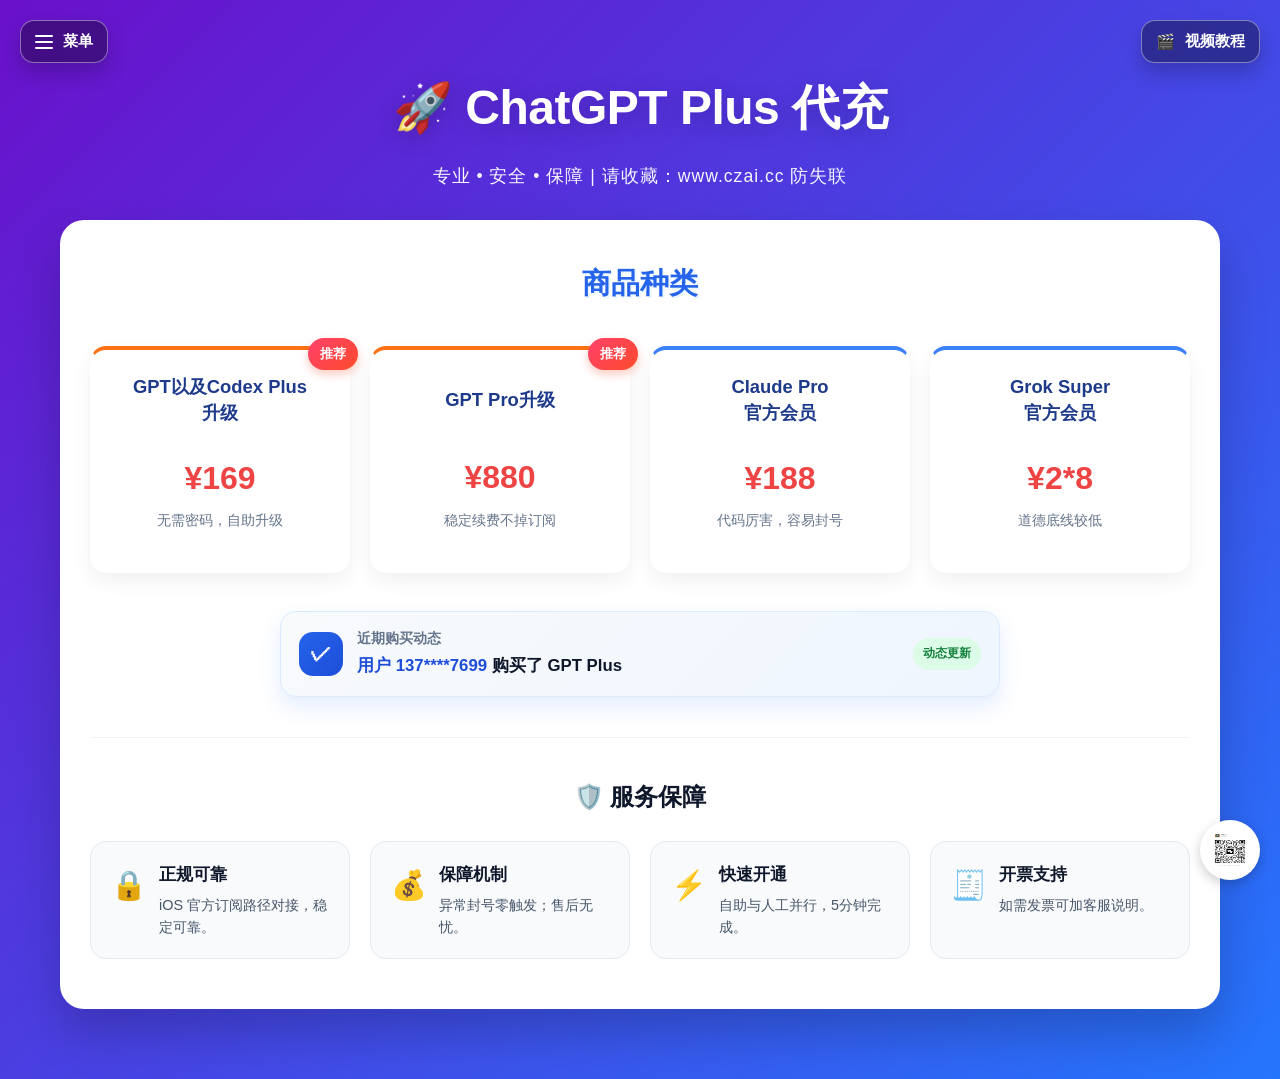
==== index.html @ 0b107014 "Update product links in index.html" ====
<!DOCTYPE html>
<html lang="zh-CN">
<head>
    <meta charset="UTF-8">
    <meta name="viewport" content="width=device-width, initial-scale=1.0">
    <title>OpenAI官网ChatGPT Plus代充值服务 | 24小时自助GPT代充 - 安全快速</title>
    <meta name="description" content="提供专业、安全、快速的OpenAI官网ChatGPT Plus会员代充值服务。支持人工客服微信/QQ，24小时自助系统可选。">
    <meta name="keywords" content="gpt充值, GPT代充, gptplus会员, chatgpt plus代充, openai代充, gpt4充值, gpt会员">

    <style>
        /* ================= 基础重置 ================= */
        * { margin: 0; padding: 0; box-sizing: border-box; }
        body {
            font-family: -apple-system, BlinkMacSystemFont, 'SF Pro Display', 'Segoe UI', Roboto, sans-serif;
            background: linear-gradient(135deg, #6a11cb 0%, #2575fc 100%);
            min-height: 100vh; line-height: 1.6; -webkit-font-smoothing: antialiased;
        }
        .container { max-width: 1200px; margin: 0 auto; padding: 20px; }
        a { text-decoration: none; }

        /* ================= 头部样式 ================= */
        .header { text-align: center; padding: 50px 0 30px; }
        .header h1 {
            color: #fff; font-size: 3rem; font-weight: 800; margin-bottom: 15px;
            text-shadow: 0 4px 24px rgba(0,0,0,0.2); letter-spacing: -0.5px;
        }
        .header .subtitle { color: rgba(255,255,255,0.95); font-size: 1.1rem; font-weight: 500; letter-spacing: 1px; }

        /* ================= 购买按钮区 ================= */
        .purchase-options-container {
            max-width: 860px; margin: 0 auto 40px;
            display: grid; grid-template-columns: 1fr; gap: 20px;
        }
        .purchase-btn {
            display: block; padding: 25px 20px; text-decoration: none; border-radius: 16px;
            text-align: center; transition: all .25s; position: relative; overflow: hidden;
            border: 2px solid transparent; box-shadow: 0 8px 24px rgba(0,0,0,0.2);
            color: #fff;
        }
        .purchase-btn:hover { transform: translateY(-4px); box-shadow: 0 16px 32px rgba(0,0,0,0.3); }
        .purchase-btn h3 { font-size: 1.35rem; font-weight: 800; margin-bottom: 8px; }
        .purchase-btn p { opacity: .95; font-size: 0.95rem; font-weight: 600; }

        .btn-style-orange { background: linear-gradient(135deg, #ff9a44, #fc6076); }

        /* ================= 主要内容区 ================= */
        .main-content {
            background: #ffffff;
            border-radius: 24px;
            box-shadow: 0 24px 48px rgba(0,0,0,0.2);
            margin-bottom: 50px;
            padding: 40px 30px;
        }

        .section-header {
            display: flex; flex-wrap: wrap; justify-content: center; align-items: center;
            gap: 15px; margin-bottom: 30px;
        }

        .section-title {
            text-align: center; font-size: 1.8rem; font-weight: 800;
            color: #2563eb; text-shadow: 2px 2px 0px #ebf8ff; margin: 0;
        }

        /* 网格布局：完美适配4个商品卡片 */
        .goods-grid {
            display: grid;
            grid-template-columns: repeat(4, 1fr);
            gap: 20px;
            padding: 10px 0;
        }

        /* 商品卡片：全域可点击跳转 */
        .goods-card {
            background: #fff; border-radius: 16px; padding: 24px 16px;
            display: flex; flex-direction: column; align-items: center;
            position: relative; transition: all 0.3s cubic-bezier(0.25, 0.8, 0.25, 1);
            box-shadow: 0 8px 20px rgba(0, 0, 0, 0.06);
            border: 2px solid transparent;
            text-decoration: none;
            color: inherit;
            cursor: pointer;
        }

        .goods-card:hover {
            transform: translateY(-8px);
            box-shadow: 0 20px 35px rgba(37, 117, 252, 0.15);
            border-color: #e0e7ff;
        }

        .border-orange { border-top: 4px solid #f97316; }
        .border-blue { border-top: 4px solid #3b82f6; }

        .recommend-tag {
            position: absolute; top: -12px; right: -10px;
            background: linear-gradient(135deg, #ff416c, #ff4b2b); color: #fff; font-size: 0.8rem; font-weight: 800;
            padding: 6px 12px; border-radius: 999px; box-shadow: 0 4px 10px rgba(255, 75, 43, 0.3);
        }

        .goods-title {
            font-size: 1.15rem; font-weight: 800; color: #1e3a8a; text-align: center;
            margin-bottom: 12px; line-height: 1.4; min-height: 3.2rem;
            display: flex; align-items: center; justify-content: center;
        }

        .goods-price-box {
            flex: 1; display: flex; flex-direction: column; align-items: center;
            justify-content: center; margin: 15px 0; width: 100%;
        }
        .goods-price { font-size: 2rem; font-weight: 900; color: #ef4444; margin-bottom: 5px; }
        .goods-desc { font-size: 0.9rem; color: #64748b; text-align: center; font-weight: 500; }

        /* ================= 近期购买动态 ================= */
        .purchase-feed-section {
            margin: 28px 0 4px;
        }

        .purchase-feed-card {
            max-width: 720px;
            margin: 0 auto;
            display: flex;
            align-items: center;
            gap: 14px;
            padding: 16px 18px;
            border-radius: 16px;
            background: linear-gradient(135deg, #f8fafc, #eff6ff);
            border: 1px solid #dbeafe;
            box-shadow: 0 10px 22px rgba(37, 99, 235, 0.12);
        }

        .purchase-feed-icon {
            width: 44px;
            height: 44px;
            border-radius: 14px;
            display: flex;
            align-items: center;
            justify-content: center;
            background: linear-gradient(135deg, #2563eb, #1d4ed8);
            color: #fff;
            font-size: 1.35rem;
            font-weight: 900;
            flex: 0 0 auto;
        }

        .purchase-feed-content {
            min-width: 0;
            flex: 1;
        }

        .purchase-feed-title {
            font-size: 0.86rem;
            color: #64748b;
            font-weight: 800;
            margin-bottom: 3px;
        }

        .purchase-feed-line {
            font-size: 1.05rem;
            color: #0f172a;
            font-weight: 800;
        }

        .purchase-feed-user {
            color: #1d4ed8;
        }

        .purchase-feed-badge {
            flex: 0 0 auto;
            padding: 6px 10px;
            border-radius: 999px;
            background: #dcfce7;
            color: #15803d;
            font-size: 0.78rem;
            font-weight: 900;
        }

        .purchase-feed-card.is-changing .purchase-feed-line {
            animation: purchaseFeedIn .45s ease;
        }

        @keyframes purchaseFeedIn {
            from {
                opacity: 0;
                transform: translateY(8px);
            }
            to {
                opacity: 1;
                transform: translateY(0);
            }
        }

        /* ================= 成交展示 ================= */
        .deal-section {
            margin-top: 38px;
            padding: 34px 0 8px;
            border-top: 1px solid #f1f5f9;
        }

        .deal-header {
            text-align: center;
            margin-bottom: 22px;
        }

        .deal-title {
            font-size: 1.5rem;
            color: #0f172a;
            font-weight: 900;
            margin-bottom: 6px;
        }

        .deal-subtitle {
            color: #64748b;
            font-size: 0.95rem;
            font-weight: 600;
        }

        .deal-grid {
            display: grid;
            grid-template-columns: repeat(3, 1fr);
            gap: 16px;
        }

        .deal-card {
            border: 0;
            padding: 0;
            background: #f8fafc;
            border-radius: 14px;
            overflow: hidden;
            cursor: pointer;
            box-shadow: 0 8px 18px rgba(15, 23, 42, 0.08);
            transition: transform .22s ease, box-shadow .22s ease;
        }

        .deal-card:hover {
            transform: translateY(-4px);
            box-shadow: 0 16px 28px rgba(37, 99, 235, 0.16);
        }

        .deal-card img {
            display: block;
            width: 100%;
            aspect-ratio: 4 / 5;
            object-fit: cover;
        }

        .deal-modal-overlay {
            position: fixed;
            inset: 0;
            background: rgba(0, 0, 0, 0.86);
            display: none;
            align-items: center;
            justify-content: center;
            z-index: 2400;
            padding: 18px;
        }

        .deal-modal-overlay.show {
            display: flex;
        }

        .deal-modal-content {
            position: relative;
            max-width: min(92vw, 720px);
            max-height: 90vh;
        }

        .deal-modal-content img {
            display: block;
            max-width: 100%;
            max-height: 86vh;
            border-radius: 14px;
            background: #fff;
        }

        .deal-modal-close {
            position: absolute;
            top: -44px;
            right: 0;
            width: 38px;
            height: 38px;
            border: 1px solid rgba(255,255,255,0.28);
            border-radius: 12px;
            background: rgba(255,255,255,0.12);
            color: #fff;
            font-size: 26px;
            font-weight: 900;
            cursor: pointer;
        }

        /* ================= 底部保障 ================= */
        .guarantee-section {
            padding: 40px 0 10px; border-top: 1px solid #f1f5f9; margin-top: 40px;
        }
        .guarantee-title { font-size: 1.5rem; color:#0f172a; margin-bottom: 25px; text-align:center; font-weight:800; }
        .guarantee-list { display:grid; grid-template-columns: repeat(auto-fit, minmax(220px, 1fr)); gap:20px; }
        .guarantee-item { display:flex; align-items:flex-start; padding: 20px; background:#f8fafc; border-radius:16px; border:1px solid #e2e8f0; transition: transform 0.2s; }
        .guarantee-item:hover { transform: translateY(-3px); }
        .guarantee-icon { font-size:1.8rem; margin-right:12px; }
        .guarantee-text h4 { color:#0f172a; font-weight:800; margin-bottom: 6px; font-size:1.05rem; }
        .guarantee-text p { color:#475569; font-size:0.9rem; line-height:1.5; }

        /* ================= 浮动按钮和弹窗 ================= */
        .fixed-contact-btn {
            position: fixed; bottom: 20px; right: 20px; width: 60px; height: 60px;
            background: #fff; border-radius: 50%; display: flex; justify-content: center; align-items: center;
            cursor: pointer; box-shadow: 0 4px 12px rgba(0, 0, 0, 0.2); z-index: 999;
            transition: transform 0.2s ease;
        }
        .fixed-contact-btn:hover { transform: translateY(-3px); }
        .fixed-contact-btn img { width: 40px; height: 40px; }

        .image-modal-overlay {
            position: fixed; top: 0; left: 0; width: 100%; height: 100%;
            background: rgba(0, 0, 0, 0.85); display: none; justify-content: center; align-items: center; z-index: 2000;
        }
        .image-modal-overlay.show { display: flex; }
        .image-modal-content { position: relative; max-width: 90%; max-height: 90%; width: 320px; }
        .image-modal-content img { display: block; max-width: 100%; max-height: 100%; border-radius: 12px; }
        .image-modal-close {
            position: absolute; top: -30px; right: -30px; color: #fff; font-size: 30px;
            font-weight: bold; cursor: pointer; opacity: 0.8;
        }

        /* ================= 左上角菜单 + 右上角视频教程 ================= */
        .top-left-nav-btn, .top-right-video-btn{
            position: fixed;
            top: 20px;
            z-index: 1500;
            display: inline-flex; align-items: center; gap: 10px;
            padding: 10px 14px; border-radius: 14px;
            border: 1px solid rgba(255,255,255,0.4);
            background: rgba(0,0,0,0.35);
            color: #fff; font-weight: 800; font-size: 0.95rem;
            cursor: pointer; -webkit-backdrop-filter: blur(10px); backdrop-filter: blur(10px);
            box-shadow: 0 10px 20px rgba(0,0,0,0.2);
            transition: transform .18s ease, background .18s ease, box-shadow .18s ease; user-select: none;
        }
        .top-left-nav-btn{ left: 20px; }
        .top-right-video-btn{ right: 20px; }

        .top-left-nav-btn:hover, .top-right-video-btn:hover{
            transform: translateY(-2px); background: rgba(0,0,0,0.5); box-shadow: 0 14px 28px rgba(0,0,0,0.3);
        }

        .nav-hamburger{
            width: 18px; height: 14px; display: inline-flex; flex-direction: column; justify-content: space-between;
        }
        .nav-hamburger span{
            display:block; height: 2px; width: 100%; background: #fff; border-radius: 2px;
            transition: transform .25s ease, opacity .25s ease;
        }
        .top-left-nav-btn.active .nav-hamburger span:nth-child(1){ transform: translateY(6px) rotate(45deg); }
        .top-left-nav-btn.active .nav-hamburger span:nth-child(2){ opacity: 0; }
        .top-left-nav-btn.active .nav-hamburger span:nth-child(3){ transform: translateY(-6px) rotate(-45deg); }

        /* 侧边抽屉 */
        .drawer-overlay{
            position: fixed; inset: 0; background: rgba(0,0,0,0.4);
            -webkit-backdrop-filter: blur(4px); backdrop-filter: blur(4px);
            z-index: 1450; opacity: 0; pointer-events: none; transition: opacity .2s ease;
        }
        .drawer-overlay.open{ opacity: 1; pointer-events: auto; }

        .side-drawer{
            position: fixed; top: 0; left: 0; width: min(300px, 84vw); height: 100vh;
            padding: 30px 16px 16px;
            background: rgba(15, 23, 42, 0.95); -webkit-backdrop-filter: blur(20px); backdrop-filter: blur(20px);
            border-right: 1px solid rgba(255,255,255,0.12); z-index: 1490;
            transform: translateX(-105%); transition: transform .25s cubic-bezier(0.4, 0, 0.2, 1);
            display: flex; flex-direction: column; gap: 14px;
        }
        .side-drawer.open{ transform: translateX(0); }

        .drawer-header{ display:flex; align-items:center; justify-content: space-between; padding: 8px 6px 12px; border-bottom: 1px solid rgba(255,255,255,0.10); }
        .drawer-title{ font-size: 1.1rem; font-weight: 900; letter-spacing: .5px; color: rgba(255,255,255,0.95); }
        .drawer-close{
            width: 36px; height: 36px; border-radius: 12px; border: 1px solid rgba(255,255,255,0.18);
            background: rgba(255,255,255,0.08); color: #fff; font-size: 22px; cursor: pointer;
            display:flex; align-items:center; justify-content:center; transition: transform .15s ease, background .15s ease;
        }
        .drawer-close:hover{ transform: rotate(90deg); background: rgba(255,255,255,0.14); }

        .drawer-item{
            display:flex; align-items:center; gap: 12px; padding: 12px 14px; border-radius: 14px;
            border: 1px solid rgba(255,255,255,0.12); background: rgba(255,255,255,0.06);
            color: rgba(255,255,255,0.95); font-weight: 800; text-decoration: none; transition: background .15s ease, transform .15s ease;
        }
        .drawer-item:hover{ background: rgba(255,255,255,0.15); transform: translateY(-1px); }
        .drawer-icon{ font-size: 1.2rem; width: 24px; text-align: center; }

        .drawer-footer{
            margin-top: auto; padding-top: 12px; border-top: 1px solid rgba(255,255,255,0.10);
            color: rgba(255,255,255,0.65); font-size: 0.85rem; line-height: 1.5;
        }

        /* 视频教程弹窗与文章弹窗部分 */
        .video-modal-overlay{
            position: fixed; inset: 0; background: rgba(0,0,0,0.85); display: none; align-items: center; justify-content: center; z-index: 2100; padding: 16px;
        }
        .video-modal-overlay.show{ display:flex; }
        .video-modal-content{
            width: min(860px, 96vw); background: rgba(255,255,255,0.10); border: 1px solid rgba(255,255,255,0.22);
            border-radius: 16px; -webkit-backdrop-filter: blur(14px); backdrop-filter: blur(14px);
            box-shadow: 0 20px 60px rgba(0,0,0,0.55); padding: 16px 16px 14px; position: relative;
        }
        .video-modal-title{ color:#fff; font-size: 1.05rem; font-weight: 900; margin: 2px 0 12px; text-align: center; letter-spacing: .3px; }
        .video-modal-close{
            position: absolute; top: 10px; right: 10px; width: 36px; height: 36px; border-radius: 12px;
            border: 1px solid rgba(255,255,255,0.18); background: rgba(0,0,0,0.25); color: #fff; font-size: 22px; cursor: pointer;
            display:flex; align-items:center; justify-content:center; transition: transform .15s ease, background .15s ease;
        }
        .video-modal-close:hover{ transform: rotate(90deg); background: rgba(0,0,0,0.35); }

        #tutorialVideo{ width: 100%; max-height: min(70vh, 520px); border-radius: 12px; background: #000; outline: none; }
        .video-doc-link{
            width: fit-content; min-width: 150px; margin: 12px auto 0; padding: 10px 18px;
            display: flex; align-items: center; justify-content: center; gap: 8px;
            color: #fff; font-size: 0.92rem; font-weight: 800; letter-spacing: .2px; text-decoration: none;
            background: linear-gradient(135deg, rgba(37,99,235,.96), rgba(14,165,233,.92));
            border: 1px solid rgba(255,255,255,.32); border-radius: 12px;
            box-shadow: 0 8px 22px rgba(14,165,233,.22), inset 0 1px 0 rgba(255,255,255,.22);
            transition: transform .18s ease, box-shadow .18s ease, filter .18s ease;
        }
        .video-doc-link:hover{
            transform: translateY(-2px); filter: brightness(1.08);
            box-shadow: 0 12px 28px rgba(14,165,233,.32), inset 0 1px 0 rgba(255,255,255,.28);
        }
        .video-doc-link:active{ transform: translateY(0); }
        .video-doc-link:focus-visible{ outline: 3px solid rgba(125,211,252,.75); outline-offset: 3px; }
        .video-doc-icon{ width: 17px; height: 17px; flex: 0 0 auto; }

        .article-modal-overlay{
            position: fixed; inset: 0; background: rgba(0,0,0,0.78); display: none; align-items: center; justify-content: center; z-index: 2300; padding: 18px; backdrop-filter: blur(5px);
        }
        .article-modal-overlay.show{ display: flex; }

        .article-modal-content{
            width: min(920px, 96vw); max-height: min(86vh, 860px); background: #ffffff; border-radius: 18px; box-shadow: 0 30px 80px rgba(0,0,0,0.35); position: relative; overflow: hidden; border: 1px solid rgba(0,0,0,0.08);
        }
        .article-modal-close{
            position: absolute; top: 12px; right: 12px; width: 40px; height: 40px; border-radius: 12px; border: 1px solid rgba(0,0,0,0.08); background: rgba(255,255,255,0.9); cursor: pointer; font-size: 22px; font-weight: 900; color: #0f4c81; transition: transform .15s ease, background .15s ease; z-index: 2;
        }
        .article-modal-close:hover{ transform: rotate(90deg); background: #eef6ff; }

        .article-modal-body{ padding: 46px 22px 26px; max-height: min(86vh, 860px); overflow-y: auto; }
        .article-modal-body h1{ margin: 0 0 8px; color: #0f4c81; font-size: 1.8rem; font-weight: 900; text-align: center; }
        .article-modal-body h2{ margin: 22px 0 10px; font-size: 1.2rem; font-weight: 900; color: #1565c0; padding-bottom: 8px; border-bottom: 1px solid #e5effa; }
        .article-modal-body h3{ margin: 16px 0 8px; font-size: 1.05rem; font-weight: 900; color: #1e40af; }
        .article-modal-body p{ margin: 10px 0; color:#334155; line-height: 1.75; }
        .article-modal-body ul{ margin: 10px 0 10px 18px; color:#334155; }
        .article-modal-body li{ margin: 6px 0; }

        .article-lead{ text-align: center; color: #475569; margin: 0 auto 10px; max-width: 680px; font-weight: 700; }
        .article-note{ margin-top: 18px; padding: 12px 14px; border-radius: 14px; background: #f1f8ff; border: 1px solid #dbeafe; color: #1e3a8a; font-weight: 700; }
        .article-box{ background: #f8fafc; border: 1px solid #e2e8f0; border-radius: 14px; padding: 12px 14px; }
        .article-box p{ margin: 8px 0; }

        .compare-grid{ display: grid; grid-template-columns: repeat(auto-fit, minmax(240px, 1fr)); gap: 14px; margin-top: 12px; }
        .compare-card{ background: #f8fafc; border: 1px solid #e2e8f0; border-radius: 16px; padding: 16px; }
        .compare-icon{ font-size: 2.2rem; }
        .compare-desc{ color:#475569; font-weight: 700; }

        .faq-item{ background: #f8fafc; border: 1px solid #e2e8f0; border-radius: 14px; margin: 10px 0; overflow: hidden; }
        .faq-q{ padding: 14px 14px; cursor: pointer; font-weight: 900; color: #0f4c81; display:flex; align-items:center; justify-content: space-between; gap: 10px; }
        .faq-icon{ transition: transform .2s ease; color:#1565c0; }
        .faq-a{ max-height: 0; overflow: hidden; padding: 0 14px; transition: max-height .25s ease, padding .25s ease; }
        .faq-item.active .faq-a{ max-height: 420px; padding: 0 14px 14px; }
        .faq-item.active .faq-icon{ transform: rotate(180deg); }

        /* 响应式布局优化 */
        @media (max-width: 992px) {
            .goods-grid { grid-template-columns: repeat(2, 1fr); }
        }
        @media (max-width: 768px) {
            .container { padding: 12px; }
            .header { padding: 36px 0 24px; }
            .header h1 { font-size: 2.2rem; }
            .main-content { padding: 25px 15px; }

            .purchase-options-container { grid-template-columns: 1fr; }
            .deal-grid { grid-template-columns: repeat(2, 1fr); gap: 12px; }
            .top-left-nav-btn, .top-right-video-btn{
                padding: 9px 12px; font-size: 0.9rem; border-radius: 12px; gap: 8px;
            }
            .top-right-video-btn .video-text{ display: none; }
        }
        @media (max-width: 500px) {
            .goods-grid { grid-template-columns: 1fr; }
            .deal-grid { grid-template-columns: 1fr; }

            .purchase-feed-card {
                align-items: flex-start;
                padding: 14px;
            }

            .purchase-feed-badge {
                display: none;
            }

            .purchase-feed-line {
                font-size: 0.98rem;
            }
        }

        body.drawer-open,
        body.deal-modal-open { overflow: hidden; }

        .article-cta{margin-top:20px;display:flex;justify-content:center}

        /* 核心 CTA 按钮样式 */
        .cta-primary{display:inline-flex;align-items:center;justify-content:center;padding:14px 24px;border-radius:14px;font-size:1.05rem;font-weight:800;background:linear-gradient(135deg, #2563eb, #1d4ed8);color:#fff;text-decoration:none;box-shadow:0 8px 22px rgba(37,99,235,.3);transition:transform 0.2s, box-shadow 0.2s;}
        .cta-primary:hover{transform:translateY(-2px);box-shadow:0 12px 28px rgba(37,99,235,.4);}

        /* 新增：专门针对 GPT 登录按钮的绿色强调样式 */
        .cta-green { background: linear-gradient(135deg, #10b981, #059669); box-shadow: 0 8px 22px rgba(16, 185, 129, .3); }
        .cta-green:hover { background: linear-gradient(135deg, #059669, #047857); box-shadow: 0 12px 28px rgba(16, 185, 129, .4); }

        .cta-note{margin-top:8px;text-align:center;font-size:12px;color:#64748b}
        .video-key-cta { text-align: center; margin-top: 15px;}
</style>
</head>
<body>
    <div class="container">
        <header class="header">
            <h1>🚀 ChatGPT Plus 代充</h1>
            <div class="subtitle">专业 • 安全 • 保障 | 请收藏：www.czai.cc 防失联</div>
        </header>

        <div class="main-content">
            <div class="section-header">
                <h2 class="section-title">商品种类</h2>
            </div>

            <div class="goods-grid">
                <a href="https://wzyp.cn/item/29ksuk" target="_blank" class="goods-card border-orange">
                    <span class="recommend-tag">推荐</span>
                    <h3 class="goods-title">GPT以及Codex Plus<br>升级</h3>
                    <div class="goods-price-box">
                        <div class="goods-price">¥169</div>
                        <div class="goods-desc">无需密码，自助升级</div>
                    </div>
                </a>

                <a href="https://wzyp.cn/item/29ksuk" target="_blank" class="goods-card border-orange">
                    <span class="recommend-tag">推荐</span>
                    <h3 class="goods-title">GPT Pro升级<br>  </h3>
                    <div class="goods-price-box">
                        <div class="goods-price">¥880</div>
                        <div class="goods-desc">稳定续费不掉订阅</div>
                    </div>
                </a>

                <a href="https://wzyp.cn/item/29ksuk" target="_blank" class="goods-card border-blue">
                    <h3 class="goods-title">Claude Pro<br>官方会员</h3>
                    <div class="goods-price-box">
                        <div class="goods-price">¥188</div>
                        <div class="goods-desc">代码厉害，容易封号</div>
                    </div>
                </a>

                <a href="https://wzyp.cn/item/29ksuk" target="_blank" class="goods-card border-blue">
                    <h3 class="goods-title">Grok Super<br>官方会员</h3>
                    <div class="goods-price-box">
                        <div class="goods-price">¥2*8</div>
                        <div class="goods-desc">道德底线较低</div>
                    </div>
                </a>
            </div>

            <section class="purchase-feed-section" aria-labelledby="purchase-feed-title">
                <div class="purchase-feed-card" id="purchase-feed-card" role="status" aria-live="polite">
                    <div class="purchase-feed-icon" aria-hidden="true">✓</div>
                    <div class="purchase-feed-content">
                        <div class="purchase-feed-title" id="purchase-feed-title">近期购买动态</div>
                        <div class="purchase-feed-line">
                            <span class="purchase-feed-user" id="purchase-feed-user">用户 137****7699</span>
                            <span id="purchase-feed-product">购买了 GPT Plus</span>
                        </div>
                    </div>
                    <div class="purchase-feed-badge">动态更新</div>
                </div>
            </section>

            <section class="deal-section" aria-labelledby="deal-title">
                <div class="deal-header">
                    <h3 class="deal-title" id="deal-title">近期成交展示</h3>
                    <p class="deal-subtitle">真实订单截图展示，敏感信息已打码</p>
                </div>

                <div class="deal-grid" id="deal-grid" aria-live="polite"></div>
            </section>

            <section class="guarantee-section">
                <h3 class="guarantee-title">🛡️ 服务保障</h3>
                <div class="guarantee-list">
                    <div class="guarantee-item">
                        <div class="guarantee-icon">🔒</div>
                        <div class="guarantee-text">
                            <h4>正规可靠</h4>
                            <p>iOS 官方订阅路径对接，稳定可靠。</p>
                        </div>
                    </div>
                    <div class="guarantee-item">
                        <div class="guarantee-icon">💰</div>
                        <div class="guarantee-text">
                            <h4>保障机制</h4>
                            <p>异常封号零触发；售后无忧。</p>
                        </div>
                    </div>
                    <div class="guarantee-item">
                        <div class="guarantee-icon">⚡</div>
                        <div class="guarantee-text">
                            <h4>快速开通</h4>
                            <p>自助与人工并行，5分钟完成。</p>
                        </div>
                    </div>
                    <div class="guarantee-item">
                        <div class="guarantee-icon">🧾</div>
                        <div class="guarantee-text">
                            <h4>开票支持</h4>
                            <p>如需发票可加客服说明。</p>
                        </div>
                    </div>
                </div>
            </section>
        </div>
    </div>

    <button class="top-left-nav-btn" id="navMenuBtn" aria-label="打开导航菜单">
        <span class="nav-hamburger" aria-hidden="true">
            <span></span><span></span><span></span>
        </span>
        <span>菜单</span>
    </button>

    <button class="top-right-video-btn" id="videoBtn" aria-label="打开视频教程">
        🎬 <span class="video-text">视频教程</span>
    </button>

    <div class="drawer-overlay" id="drawerOverlay"></div>
    <aside class="side-drawer" id="sideDrawer" aria-hidden="true">
        <div class="drawer-header">
            <div class="drawer-title">导航菜单</div>
            <button class="drawer-close" id="drawerClose" aria-label="关闭菜单">×</button>
        </div>

        <a class="drawer-item" href="https://www.czai.cc" target="_self">
            <span class="drawer-icon">🏠</span>
            <span>充值主页</span>
        </a>

        <button type="button" class="drawer-item drawer-action" data-article="guide">
            <span class="drawer-icon">📖</span>
            <span>ChatGPT使用指南</span>
        </button>

        <button type="button" class="drawer-item drawer-action" data-article="compare">
            <span class="drawer-icon">🆚</span>
            <span>Plus与Pro对比</span>
        </button>

        <button type="button" class="drawer-item drawer-action" data-article="faq">
            <span class="drawer-icon">❓</span>
            <span>常见问题解答</span>
        </button>
        <button type="button" class="drawer-item drawer-action" data-article="claude">
          <span class="drawer-icon">🤖</span>
          <span class="drawer-title">Claude Pro 使用指南</span>
        </button>
        <button type="button" class="drawer-item drawer-action" data-article="grok">
          <span class="drawer-icon">𝕏</span>
          <span class="drawer-title">Grok 使用指南</span>
        </button>

        <div class="drawer-footer">
            <div>提示：右上角有视频教程，右下角可直接联系客服。</div>
            <div style="margin-top:6px; opacity:.9;">域名：czai.cc</div>
        </div>
    </aside>

    <div class="video-modal-overlay" id="videoModal" aria-hidden="true">
        <div class="video-modal-content" role="dialog" aria-label="充值视频教程">
            <button class="video-modal-close" id="videoClose" aria-label="关闭视频">×</button>
            <div class="video-modal-title">充值视频教程</div>
            <video id="tutorialVideo" controls playsinline preload="metadata">
                <source src="/tutorial.mp4?v=20260615" type="video/mp4">
                您的浏览器不支持视频播放。<a href="/tutorial.mp4?v=20260615" target="_blank" rel="noopener">点此打开视频</a>
            </video>
            <a class="video-doc-link" href="https://czai.cc/jiaocheng/" target="_blank" rel="noopener">
                <svg class="video-doc-icon" viewBox="0 0 24 24" aria-hidden="true">
                    <path fill="none" stroke="currentColor" stroke-width="2" stroke-linecap="round" stroke-linejoin="round" d="M14 3H7a2 2 0 0 0-2 2v14a2 2 0 0 0 2 2h10a2 2 0 0 0 2-2V8zm0 0v5h5M9 13h6m-6 4h6"/>
                </svg>
                <span>文档教程</span>
            </a>

            <div class="video-key-cta">
                <div style="display: flex; gap: 15px; justify-content: center; flex-wrap: wrap; margin-bottom: 8px;">
                    <a class="cta-primary cta-green" href="https://chatgpt.com" target="_blank" rel="noopener">点此登录 GPT</a>
                    <a class="cta-primary" href="https://chatgpt.com/api/auth/session" target="_blank" rel="noopener">获取充值密钥</a>
                </div>
                <div class="cta-note">只做转发，不留存，无存档</div>
            </div>
        </div>
    </div>

    <div class="article-modal-overlay" id="articleModal" aria-hidden="true">
        <div class="article-modal-content" role="dialog" aria-label="内容说明">
            <button class="article-modal-close" id="articleClose" aria-label="关闭内容">×</button>
            <div class="article-modal-body" id="articleBody"></div>
        </div>
    </div>

    <template id="tpl-guide">
        <h1>📖 ChatGPT 使用指南</h1>
        <p class="article-lead">这不是“玄学使用手册”，只是让你更快写出有效提示词的正常说明。</p>
        <h2>1. 先把目标说清楚</h2>
        <ul>
            <li><strong>说明场景</strong>：你要做什么，给谁用。</li>
            <li><strong>给出限制</strong>：字数、语气、格式、语言。</li>
            <li><strong>提供素材</strong>：原文、数据、链接、要求优先级。</li>
        </ul>
        <h2>2. 提示词写法（直接套用）</h2>
        <div class="article-box">
            <p><strong>角色：</strong>你是一个【领域】专家。</p>
            <p><strong>任务：</strong>帮我完成【目标】。</p>
            <p><strong>输入：</strong>这是我的资料：…</p>
            <p><strong>输出：</strong>请用【格式】输出，包含【要点】。</p>
            <p><strong>校验：</strong>最后列出你做了哪些假设，以及我还需要补充什么。</p>
        </div>
        <h2>3. 常见高效用法</h2>
        <ul>
            <li><strong>写作</strong>：先给提纲，再逐段扩写，再润色。</li>
            <li><strong>办公</strong>：把会议纪要变成待办清单和风险点。</li>
            <li><strong>学习</strong>：让它当“助教”，按你的水平讲解并出练习题。</li>
            <li><strong>代码</strong>：贴报错 + 贴关键代码段 + 说明预期行为。</li>
        </ul>
        <h2>4. 小提醒</h2>
        <p>不同订阅方案的可用功能与额度可能会调整，以官方页面显示为准。你也可以把自己的需求直接发给客服，让对接更快。</p>
        <div class="article-cta">
          <a href="https://wzyp.cn/item/29ksuk" class="cta-primary" onclick="buyNowFromArticle(event)">点此购买</a>
        </div>
    </template>

    <template id="tpl-compare">
        <h1>🆚 Plus 与 Pro 怎么选</h1>
        <p class="article-lead">别纠结“哪个更强”，先想清楚你每天要拿它干什么。</p>
        <div class="compare-grid">
            <div class="compare-card">
                <div class="compare-icon">🤖</div>
                <h3>ChatGPT Plus</h3>
                <p class="compare-desc">适合通用写作、办公、学习、日常问答与多场景协作。</p>
                <ul>
                    <li>更稳定的访问体验（高峰期通常更好）</li>
                    <li>更多功能入口（具体以账号显示为准）</li>
                    <li>上手成本低，适合大多数人</li>
                </ul>
            </div>
            <div class="compare-card">
                <div class="compare-icon">🧠</div>
                <h3>“Pro / 高阶方案”</h3>
                <p class="compare-desc">适合重度用户：更高的额度、更多高级能力或更强的工作流集成。</p>
                <ul>
                    <li>更高的使用上限与更强的生产力配置</li>
                    <li>更适合团队与长期深度使用</li>
                    <li>价格更高，适合明确高频需求</li>
                </ul>
            </div>
        </div>
        <h2>选购建议</h2>
        <ul>
            <li><strong>新手/通用：</strong>先用 Plus，够用再升级。</li>
            <li><strong>重度/长期：</strong>如果你每天都靠它吃饭，直接上高阶方案更省事。</li>
            <li><strong>写代码：</strong>看你偏好，长上下文与代码理解能力往往更关键。</li>
        </ul>
        <p class="article-note">注：不同产品（ChatGPT / Claude / Grok 等）定位不同，优势也不同。别信“一招通吃”的宣传，测试两天就知道你要什么。</p>
        <div class="article-cta">
          <a href="https://wzyp.cn/item/29ksuk" class="cta-primary" onclick="buyNowFromArticle(event)">点此购买</a>
        </div>
    </template>

    <template id="tpl-faq">
        <h1>❓ 常见问题解答</h1>
        <div class="faq-item">
            <div class="faq-q">充值一般需要多久？ <span class="faq-icon">▼</span></div>
            <div class="faq-a">
                <p>大多数订单会在几分钟内完成。高峰期或遇到风控校验时可能更久，建议优先看右上角视频教程确认步骤。</p>
            </div>
        </div>
        <div class="faq-item">
            <div class="faq-q">需要提供账号密码吗？ <span class="faq-icon">▼</span></div>
            <div class="faq-a">
                <p>不需要提供密码</p>
            </div>
        </div>
        <div class="faq-item">
            <div class="faq-q">会不会有封号风险？ <span class="faq-icon">▼</span></div>
            <div class="faq-a">
                <p>2025 年 6 月开始用密钥充值，目前0 封号，如若因支付问题封号，咱们这边会按天赔付。</p>
            </div>
        </div>
        <div class="faq-item">
            <div class="faq-q">充值失败或不到账怎么办？ <span class="faq-icon">▼</span></div>
            <div class="faq-a">
                <p>先按视频教程核对步骤，再通过右下角客服提供订单信息处理。一般会补单或退款，具体以沟通结果为准。</p>
            </div>
        </div>
        <div class="faq-item">
            <div class="faq-q">需要发票怎么办？ <span class="faq-icon">▼</span></div>
            <div class="faq-a">
                <p>请先联系人工客服说明开票需求与抬头信息，再进行购买，避免信息缺失导致延误。</p>
            </div>
        </div>
        <p class="article-note">如果你不想看文字，右上角“视频教程”更省时间。人类看视频的耐心永远比看说明书强。</p>
        <div class="article-cta">
          <a href="https://wzyp.cn/item/29ksuk" class="cta-primary" onclick="buyNowFromArticle(event)">点此购买</a>
        </div>
    </template>

    <template id="tpl-claude">
      <h2>Claude 是什么</h2>
      <p>Claude 是 Anthropic 推出的对话式大模型，主打更稳的长文本理解、写作与代码协作，适合做文档、总结、需求拆解、代码评审、重构建议等。</p>
      <h3>适合哪些人</h3>
      <ul>
        <li><b>写作/运营</b>：长文大纲、改写润色、脚本与文案批量产出</li>
        <li><b>程序员</b>：读代码、改 Bug、写测试、做重构方案对比</li>
        <li><b>产品/项目</b>：PRD、会议纪要、方案评审、风险清单</li>
      </ul>
      <h3>常用提示词（可直接复制）</h3>
      <pre><code>你是资深工程师，请先复述我的需求，再给出 3 套实现方案（优缺点、复杂度、风险、测试点）。</code></pre>
      <pre><code>把下面这段内容整理成：要点列表、行动项、负责人、截止时间，并补充遗漏的问题。</code></pre>
      <h3>小提醒</h3>
      <ul>
        <li>模型很强，但它也会“自信地胡说”。关键结论请你自己做最终确认。</li>
        <li>涉及隐私/账号信息，别乱贴，安全这事永远靠自己。</li>
      </ul>
        <div class="article-cta">
          <a href="https://wzyp.cn/item/29ksuk" class="cta-primary" onclick="buyNowFromArticle(event)">点此购买</a>
        </div>
    </template>

    <template id="tpl-grok">
      <h2>Grok 是什么</h2>
      <p>Grok 是 xAI 推出的对话式模型，偏实时信息检索、热点追踪和快速讨论，适合做资讯解读、趋势整理、话题拆解、观点碰撞等。</p>
      <h3>适合哪些场景</h3>
      <ul>
        <li><b>热点跟进</b>：把复杂新闻拆成时间线、利害关系、关键数据</li>
        <li><b>观点对撞</b>：同一问题给出正反立场与证据清单</li>
        <li><b>内容创作</b>：选题、标题、段落结构、短视频脚本</li>
      </ul>
      <h3>常用提示词（可直接复制）</h3>
      <pre><code>请把这个热点按：事件经过、核心争议、各方观点、可能走向、我该怎么看 进行结构化整理。</code></pre>
      <pre><code>围绕这个主题给我 10 个选题角度，每个角度附 3 条可验证的信息点（需要来源就标注）。</code></pre>
      <h3>小提醒</h3>
      <ul>
        <li>任何“实时”内容都可能有误，重要信息请二次核对来源。</li>
        <li>别把模型当权威，把它当助手就行了。</li>
      </ul>
        <div class="article-cta">
          <a href="https://wzyp.cn/item/29ksuk" class="cta-primary" onclick="buyNowFromArticle(event)">点此购买</a>
        </div>
    </template>

    <div class="fixed-contact-btn" id="fixed-contact-btn">
        <img src="/企业微信.jpg" alt="企业微信图标">
    </div>

    <div class="image-modal-overlay" id="image-modal">
        <div class="image-modal-content">
            <span class="image-modal-close" id="image-modal-close">&times;</span>
            <img src="/企业微信.jpg" alt="企业微信二维码">
            <div class="image-modal-meta" style="background:#fff; padding:15px; border-radius:0 0 12px 12px; margin-top:-5px; position:relative; text-align:center;">
              <div class="image-modal-title" style="font-weight:bold; color:#333;">联系客服</div>
              <div class="image-modal-desc" style="color:#666; font-size:14px; margin-top:5px;">微信：776177038　QQ：776177038</div>
            </div>
        </div>
    </div>

    <div class="deal-modal-overlay" id="deal-modal" aria-hidden="true">
        <div class="deal-modal-content" role="dialog" aria-label="成交截图预览">
            <button class="deal-modal-close" id="deal-modal-close" aria-label="关闭成交截图">×</button>
            <img id="deal-modal-img" src="" alt="成交截图放大预览">
        </div>
    </div>

    <script>
      const SHOP_URL = 'https://wzyp.cn/item/29ksuk';

    /* ================= 近期购买动态轮播 ================= */
(function() {
    const purchaseFeedCard = document.getElementById('purchase-feed-card');
    const purchaseFeedUser = document.getElementById('purchase-feed-user');
    const purchaseFeedProduct = document.getElementById('purchase-feed-product');

    const purchaseRecords = [
        { user: '137****7699', product: '购买了 GPT Plus' },
        { user: '139****2846', product: '购买了 GPT Pro' },
        { user: '188****5127', product: '购买了 Grok 4.3 官方会员' },
        { user: '156****9382', product: '购买了 Claude Pro 官方会员' },
        { user: '185****4701', product: '购买了 GPT 5.5 Plus 首单' },
        { user: '173****6625', product: '购买了 GPT 5.5 Plus 续费' },
        { user: '132****1058', product: '购买了 GPT Plus' },
        { user: '151****7349', product: '购买了 Grok 4.3 官方会员' },
        { user: '199****3860', product: '购买了 GPT Pro' },
        { user: '186****9214', product: '购买了 Claude Pro 官方会员' },
        { user: '134****5807', product: '购买了 GPT 5.5 Plus 首单' },
        { user: '158****2473', product: '购买了 GPT Plus' },
        { user: '177****6902', product: '购买了 GPT 5.5 Plus 续费' },
        { user: '189****3156', product: '购买了 Grok 4.3 官方会员' },
        { user: '182****8461', product: '购买了 GPT Pro' },
        { user: '131****5029', product: '购买了 Claude Pro 官方会员' },
        { user: '155****1784', product: '购买了 GPT Plus' },
        { user: '198****9635', product: '购买了 GPT 5.5 Plus 首单' },
        { user: '136****4072', product: '购买了 Grok 4.3 官方会员' },
        { user: '150****8296', product: '购买了 GPT Pro' },
        { user: '187****6140', product: '购买了 Claude Pro 官方会员' },
        { user: '152****3908', product: '购买了 GPT Plus' },
        { user: '178****2579', product: '购买了 GPT 5.5 Plus 续费' },
        { user: '135****7816', product: '购买了 GPT Pro' },
        { user: '166****0437', product: '购买了 Grok 4.3 官方会员' },
        { user: '159****6285', product: '购买了 Claude Pro 官方会员' },
        { user: '180****9142', product: '购买了 GPT Plus' },
        { user: '183****5061', product: '购买了 GPT 5.5 Plus 首单' },
        { user: '147****2738', product: '购买了 GPT Pro' },
        { user: '181****8590', product: '购买了 Grok 4.3 官方会员' },
        { user: '133****6247', product: '购买了 Claude Pro 官方会员' },
        { user: '157****1905', product: '购买了 GPT Plus' },
        { user: '176****7318', product: '购买了 GPT 5.5 Plus 续费' },
        { user: '138****4629', product: '购买了 GPT Pro' },
        { user: '191****8056', product: '购买了 Grok 4.3 官方会员' },
        { user: '184****2397', product: '购买了 Claude Pro 官方会员' },
        { user: '130****6741', product: '购买了 GPT Plus' },
        { user: '153****9186', product: '购买了 GPT 5.5 Plus 首单' },
        { user: '175****0524', product: '购买了 GPT Pro' },
        { user: '192****3875', product: '购买了 Grok 4.3 官方会员' },
        { user: '188****7460', product: '购买了 Claude Pro 官方会员' },
        { user: '149****6312', product: '购买了 GPT Plus' },
        { user: '172****0958', product: '购买了 GPT 5.5 Plus 续费' },
        { user: '195****2841', product: '购买了 GPT Pro' },
        { user: '186****5703', product: '购买了 Grok 4.3 官方会员' },
        { user: '137****4186', product: '购买了 Claude Pro 官方会员' },
        { user: '139****7520', product: '购买了 GPT Plus' },
        { user: '158****6039', product: '购买了 GPT 5.5 Plus 首单' },
        { user: '177****2485', product: '购买了 GPT Pro' },
        { user: '189****9367', product: '购买了 Grok 4.3 官方会员' },
        { user: '182****5714', product: '购买了 Claude Pro 官方会员' },
        { user: '151****0862', product: '购买了 GPT Plus' },
        { user: '199****4278', product: '购买了 GPT 5.5 Plus 续费' },
        { user: '185****3190', product: '购买了 GPT Pro' },
        { user: '156****8643', product: '购买了 Grok 4.3 官方会员' },
        { user: '134****2057', product: '购买了 Claude Pro 官方会员' },
        { user: '150****6981', product: '购买了 GPT Plus' },
        { user: '136****9405', product: '购买了 GPT 5.5 Plus 首单' },
        { user: '133****1762', product: '购买了 GPT Pro' },
        { user: '157****5830', product: '购买了 Grok 4.3 官方会员' },
        { user: '180****7294', product: '购买了 Claude Pro 官方会员' },
        { user: '183****4618', product: '购买了 GPT Plus' },
        { user: '191****0376', product: '购买了 GPT 5.5 Plus 续费' },
        { user: '198****6925', product: '购买了 GPT Pro' },
        { user: '152****8159', product: '购买了 Grok 4.3 官方会员' },
        { user: '178****3046', product: '购买了 Claude Pro 官方会员' },
        { user: '135****9571', product: '购买了 GPT Plus' },
        { user: '166****6208', product: '购买了 GPT 5.5 Plus 首单' },
        { user: '132****4735', product: '购买了 GPT Pro' },
        { user: '173****1896', product: '购买了 Grok 4.3 官方会员' },
        { user: '181****5482', product: '购买了 Claude Pro 官方会员' },
        { user: '147****7903', product: '购买了 GPT 5.5 Plus 续费' }
    ];

    if (!purchaseFeedCard || !purchaseFeedUser || !purchaseFeedProduct) return;

    let currentIndex = 0;

    function renderPurchase(index) {
        const record = purchaseRecords[index];

        purchaseFeedCard.classList.remove('is-changing');
        void purchaseFeedCard.offsetWidth;

        purchaseFeedUser.textContent = '用户 ' + record.user;
        purchaseFeedProduct.textContent = record.product;
        purchaseFeedCard.classList.add('is-changing');
    }

    function nextDelay() {
        return 5000 + Math.floor(Math.random() * 2001);
    }

    function scheduleNext() {
        window.setTimeout(() => {
            currentIndex = (currentIndex + 1) % purchaseRecords.length;
            renderPurchase(currentIndex);
            scheduleNext();
        }, nextDelay());
    }

    renderPurchase(currentIndex);
    scheduleNext();
})();

    (function() {
        const fixedContactBtn = document.getElementById('fixed-contact-btn');
        const imageModal = document.getElementById('image-modal');
        const imageModalCloseBtn = document.getElementById('image-modal-close');

        function showImageModal() {
            imageModal.classList.add('show');
        }

        function hideImageModal() {
            imageModal.classList.remove('show');
        }

        fixedContactBtn && fixedContactBtn.addEventListener('click', showImageModal);
        imageModalCloseBtn && imageModalCloseBtn.addEventListener('click', hideImageModal);

        imageModal && imageModal.addEventListener('click', (e) => {
            if (e.target === imageModal) {
                hideImageModal();
            }
        });

        document.addEventListener('keydown', (e) => {
            if (e.key === 'Escape') {
                hideImageModal();
            }
        });
    })();

    /* ================= 成交截图自动读取 + 放大 ================= */
    (function() {
        const dealModal = document.getElementById('deal-modal');
        const dealModalImg = document.getElementById('deal-modal-img');
        const dealModalClose = document.getElementById('deal-modal-close');
        const dealGrid = document.getElementById('deal-grid');
        const dealSection = document.querySelector('.deal-section');
        const imagePattern = /\.(avif|gif|jpe?g|png|webp)$/i;
        const dealImagesApi = 'https://api.github.com/repos/LoJianxiong/czai.cc/contents/chengjiao?ref=main';

        function showDealModal(src) {
            if (!dealModal || !dealModalImg || !src) return;
            dealModalImg.src = src;
            dealModal.classList.add('show');
            dealModal.setAttribute('aria-hidden', 'false');
            document.body.classList.add('deal-modal-open');
        }

        function hideDealModal() {
            if (!dealModal || !dealModalImg) return;
            dealModal.classList.remove('show');
            dealModal.setAttribute('aria-hidden', 'true');
            dealModalImg.src = '';
            document.body.classList.remove('deal-modal-open');
        }

        function renderDealImages(files) {
            const images = files.filter(file => file.type === 'file' && imagePattern.test(file.name));

            if (!images.length) {
                dealSection && (dealSection.hidden = true);
                return;
            }

            images.forEach((file, index) => {
                const card = document.createElement('button');
                const image = document.createElement('img');
                const imageNumber = index + 1;

                card.type = 'button';
                card.className = 'deal-card';
                card.dataset.dealSrc = file.download_url;
                card.setAttribute('aria-label', `查看成交截图${imageNumber}`);

                image.src = file.download_url;
                image.alt = `成交截图${imageNumber}`;
                image.loading = 'lazy';
                image.addEventListener('error', () => card.remove());

                card.appendChild(image);
                dealGrid.appendChild(card);
            });
        }

        if (dealGrid) {
            fetch(dealImagesApi, { cache: 'no-store' })
                .then(response => response.ok ? response.json() : Promise.reject(response))
                .then(renderDealImages)
                .catch(() => {
                    dealSection && (dealSection.hidden = true);
                });

            dealGrid.addEventListener('click', (event) => {
                const card = event.target.closest('.deal-card');
                if (card) showDealModal(card.dataset.dealSrc);
            });
        }

        dealModalClose && dealModalClose.addEventListener('click', hideDealModal);

        dealModal && dealModal.addEventListener('click', (e) => {
            if (e.target === dealModal) hideDealModal();
        });

        document.addEventListener('keydown', (e) => {
            if (e.key === 'Escape' && dealModal && dealModal.classList.contains('show')) {
                hideDealModal();
            }
        });
    })();

    /* ================= 左上角菜单 + 右上角视频教程 ================= */
    (function(){
        const navMenuBtn = document.getElementById('navMenuBtn');
        const sideDrawer = document.getElementById('sideDrawer');
        const drawerOverlay = document.getElementById('drawerOverlay');
        const drawerClose = document.getElementById('drawerClose');
        const drawerActions = document.querySelectorAll('.drawer-action');

        const videoBtn = document.getElementById('videoBtn');
        const videoModal = document.getElementById('videoModal');
        const videoClose = document.getElementById('videoClose');
        const tutorialVideo = document.getElementById('tutorialVideo');

        const articleModal = document.getElementById('articleModal');
        const articleClose = document.getElementById('articleClose');
        const articleBody = document.getElementById('articleBody');

        function isDrawerOpen(){ return !!(sideDrawer && sideDrawer.classList.contains('open')); }
        function isVideoOpen(){ return !!(videoModal && videoModal.classList.contains('show')); }
        function isArticleOpen(){ return !!(articleModal && articleModal.classList.contains('show')); }

        function syncScrollLock(){
            const anyOpen = isDrawerOpen() || isVideoOpen() || isArticleOpen();
            document.body.classList.toggle('drawer-open', anyOpen);
        }

        function openDrawer(){
            if(!sideDrawer || !drawerOverlay || !navMenuBtn) return;
            sideDrawer.classList.add('open');
            drawerOverlay.classList.add('open');
            navMenuBtn.classList.add('active');
            sideDrawer.setAttribute('aria-hidden', 'false');
            syncScrollLock();
        }

        function closeDrawer(){
            if(!sideDrawer || !drawerOverlay || !navMenuBtn) return;
            sideDrawer.classList.remove('open');
            drawerOverlay.classList.remove('open');
            navMenuBtn.classList.remove('active');
            sideDrawer.setAttribute('aria-hidden', 'true');
            syncScrollLock();
        }

        function toggleDrawer(){
            isDrawerOpen() ? closeDrawer() : openDrawer();
        }

        function openVideo(){
            if(!videoModal) return;
            closeArticle();
            closeDrawer();

            videoModal.classList.add('show');
            videoModal.setAttribute('aria-hidden', 'false');
            syncScrollLock();
        }

        function closeVideo(){
            if(!videoModal) return;
            videoModal.classList.remove('show');
            videoModal.setAttribute('aria-hidden', 'true');
            if(tutorialVideo){
                tutorialVideo.pause();
            }
            syncScrollLock();
        }

        function openArticle(type){
            if(!articleModal || !articleBody) return;

            closeVideo();
            closeDrawer();

            const tpl = document.getElementById('tpl-' + type);
            if(!tpl) return;

            articleBody.innerHTML = tpl.innerHTML;
            articleModal.classList.add('show');
            articleModal.setAttribute('aria-hidden', 'false');
            syncScrollLock();

            if(type === 'faq') bindFaqEvents();
        }

        function closeArticle(){
            if(!articleModal || !articleBody) return;
            articleModal.classList.remove('show');
            articleModal.setAttribute('aria-hidden', 'true');
            articleBody.innerHTML = '';
            syncScrollLock();
        }

        window.buyNowFromArticle = function(e) {
            if (e && typeof e.preventDefault === 'function') e.preventDefault();
            closeArticle();
            window.open(SHOP_URL, '_blank');
        }

        function bindFaqEvents(){
            const items = articleBody.querySelectorAll('.faq-item');
            items.forEach(item => {
                const q = item.querySelector('.faq-q');
                if(!q) return;
                q.addEventListener('click', () => {
                    items.forEach(i => { if(i !== item) i.classList.remove('active'); });
                    item.classList.toggle('active');
                });
            });
        }

        navMenuBtn && navMenuBtn.addEventListener('click', toggleDrawer);
        drawerOverlay && drawerOverlay.addEventListener('click', closeDrawer);
        drawerClose && drawerClose.addEventListener('click', closeDrawer);

        drawerActions && drawerActions.forEach(btn => {
            btn.addEventListener('click', () => {
                const type = btn.getAttribute('data-article');
                openArticle(type);
            });
        });

        videoBtn && videoBtn.addEventListener('click', openVideo);
        videoClose && videoClose.addEventListener('click', closeVideo);

        videoModal && videoModal.addEventListener('click', (e) => {
            if(e.target === videoModal) closeVideo();
        });

        articleClose && articleClose.addEventListener('click', closeArticle);
        articleModal && articleModal.addEventListener('click', (e) => {
            if(e.target === articleModal) closeArticle();
        });

        document.addEventListener('keydown', (e) => {
            if(e.key !== 'Escape') return;
            if(isVideoOpen()) return closeVideo();
            if(isArticleOpen()) return closeArticle();
            if(isDrawerOpen()) return closeDrawer();
        });

        sideDrawer && sideDrawer.addEventListener('click', (e)=> e.stopPropagation());
    })();
    </script>
</body>
</html>
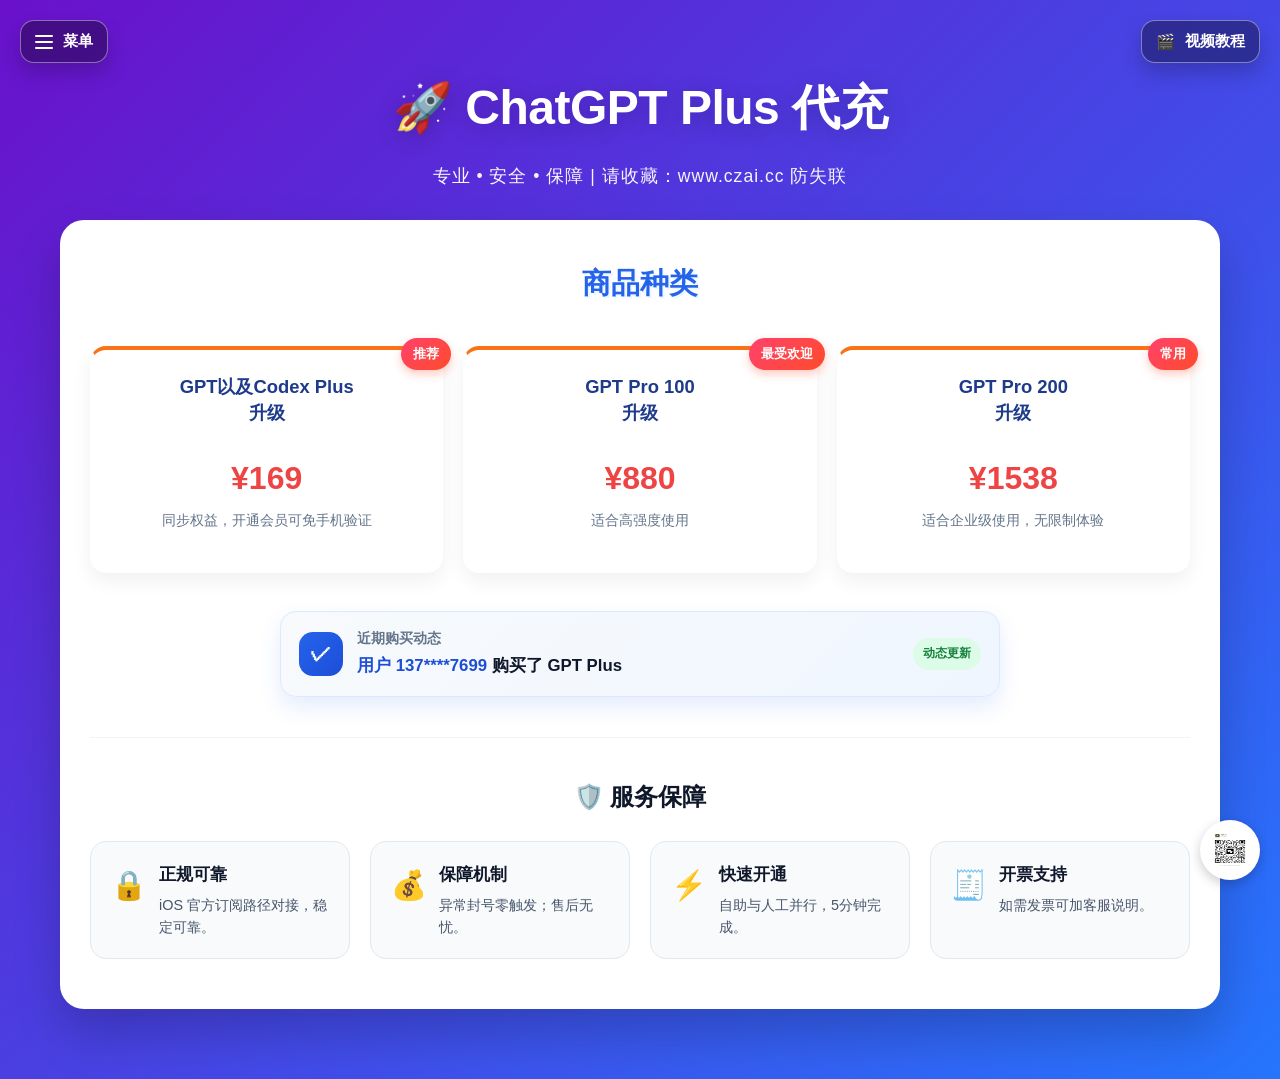
==== commit 4bc3287a: "Rename czai-gpt-products.html to index.html" ====
--- a/index.html
+++ b/index.html
@@ -62,10 +62,10 @@
             color: #2563eb; text-shadow: 2px 2px 0px #ebf8ff; margin: 0;
         }
 
-        /* 网格布局：完美适配4个商品卡片 */
+        /* 网格布局：适配3个GPT商品卡片 */
         .goods-grid {
             display: grid;
-            grid-template-columns: repeat(4, 1fr);
+            grid-template-columns: repeat(3, 1fr);
             gap: 20px;
             padding: 10px 0;
         }
@@ -532,37 +532,30 @@
             </div>
 
             <div class="goods-grid">
-                <a href="https://wzyp.cn/item/29ksuk" target="_blank" class="goods-card border-orange">
+                <a href="https://qfcc99.com/shop/CAVTRQSS" target="_blank" class="goods-card border-orange">
                     <span class="recommend-tag">推荐</span>
                     <h3 class="goods-title">GPT以及Codex Plus<br>升级</h3>
                     <div class="goods-price-box">
                         <div class="goods-price">¥169</div>
-                        <div class="goods-desc">无需密码，自助升级</div>
+                        <div class="goods-desc">同步权益，开通会员可免手机验证</div>
                     </div>
                 </a>
 
-                <a href="https://wzyp.cn/item/29ksuk" target="_blank" class="goods-card border-orange">
-                    <span class="recommend-tag">推荐</span>
-                    <h3 class="goods-title">GPT Pro升级<br>  </h3>
+                <a href="https://qfcc99.com/shop/CAVTRQSS" target="_blank" class="goods-card border-orange">
+                    <span class="recommend-tag">最受欢迎</span>
+                    <h3 class="goods-title">GPT Pro 100<br>升级</h3>
                     <div class="goods-price-box">
                         <div class="goods-price">¥880</div>
-                        <div class="goods-desc">稳定续费不掉订阅</div>
+                        <div class="goods-desc">适合高强度使用</div>
                     </div>
                 </a>
 
-                <a href="https://wzyp.cn/item/29ksuk" target="_blank" class="goods-card border-blue">
-                    <h3 class="goods-title">Claude Pro<br>官方会员</h3>
+                <a href="https://qfcc99.com/shop/CAVTRQSS" target="_blank" class="goods-card border-orange">
+                    <span class="recommend-tag">常用</span>
+                    <h3 class="goods-title">GPT Pro 200<br>升级</h3>
                     <div class="goods-price-box">
-                        <div class="goods-price">¥188</div>
-                        <div class="goods-desc">代码厉害，容易封号</div>
-                    </div>
-                </a>
-
-                <a href="https://wzyp.cn/item/29ksuk" target="_blank" class="goods-card border-blue">
-                    <h3 class="goods-title">Grok Super<br>官方会员</h3>
-                    <div class="goods-price-box">
-                        <div class="goods-price">¥2*8</div>
-                        <div class="goods-desc">道德底线较低</div>
+                        <div class="goods-price">¥1538</div>
+                        <div class="goods-desc">适合企业级使用，无限制体验</div>
                     </div>
                 </a>
             </div>
@@ -683,8 +676,8 @@
             <button class="video-modal-close" id="videoClose" aria-label="关闭视频">×</button>
             <div class="video-modal-title">充值视频教程</div>
             <video id="tutorialVideo" controls playsinline preload="metadata">
-                <source src="/tutorial.mp4?v=20260615" type="video/mp4">
-                您的浏览器不支持视频播放。<a href="/tutorial.mp4?v=20260615" target="_blank" rel="noopener">点此打开视频</a>
+                <source src="/tutorial.mp4?v=20261017" type="video/mp4">
+                您的浏览器不支持视频播放。<a href="/tutorial.mp4?v=20261017" target="_blank" rel="noopener">点此打开视频</a>
             </video>
             <a class="video-doc-link" href="https://czai.cc/jiaocheng/" target="_blank" rel="noopener">
                 <svg class="video-doc-icon" viewBox="0 0 24 24" aria-hidden="true">
@@ -737,7 +730,7 @@
         <h2>4. 小提醒</h2>
         <p>不同订阅方案的可用功能与额度可能会调整，以官方页面显示为准。你也可以把自己的需求直接发给客服，让对接更快。</p>
         <div class="article-cta">
-          <a href="https://wzyp.cn/item/29ksuk" class="cta-primary" onclick="buyNowFromArticle(event)">点此购买</a>
+          <a href="https://qfcc99.com/shop/CAVTRQSS" class="cta-primary" onclick="buyNowFromArticle(event)">点此购买</a>
         </div>
     </template>
 
@@ -774,7 +767,7 @@
         </ul>
         <p class="article-note">注：不同产品（ChatGPT / Claude / Grok 等）定位不同，优势也不同。别信“一招通吃”的宣传，测试两天就知道你要什么。</p>
         <div class="article-cta">
-          <a href="https://wzyp.cn/item/29ksuk" class="cta-primary" onclick="buyNowFromArticle(event)">点此购买</a>
+          <a href="https://qfcc99.com/shop/CAVTRQSS" class="cta-primary" onclick="buyNowFromArticle(event)">点此购买</a>
         </div>
     </template>
 
@@ -812,7 +805,7 @@
         </div>
         <p class="article-note">如果你不想看文字，右上角“视频教程”更省时间。人类看视频的耐心永远比看说明书强。</p>
         <div class="article-cta">
-          <a href="https://wzyp.cn/item/29ksuk" class="cta-primary" onclick="buyNowFromArticle(event)">点此购买</a>
+          <a href="https://qfcc99.com/shop/CAVTRQSS" class="cta-primary" onclick="buyNowFromArticle(event)">点此购买</a>
         </div>
     </template>
 
@@ -834,7 +827,7 @@
         <li>涉及隐私/账号信息，别乱贴，安全这事永远靠自己。</li>
       </ul>
         <div class="article-cta">
-          <a href="https://wzyp.cn/item/29ksuk" class="cta-primary" onclick="buyNowFromArticle(event)">点此购买</a>
+          <a href="https://qfcc99.com/shop/CAVTRQSS" class="cta-primary" onclick="buyNowFromArticle(event)">点此购买</a>
         </div>
     </template>
 
@@ -856,7 +849,7 @@
         <li>别把模型当权威，把它当助手就行了。</li>
       </ul>
         <div class="article-cta">
-          <a href="https://wzyp.cn/item/29ksuk" class="cta-primary" onclick="buyNowFromArticle(event)">点此购买</a>
+          <a href="https://qfcc99.com/shop/CAVTRQSS" class="cta-primary" onclick="buyNowFromArticle(event)">点此购买</a>
         </div>
     </template>
 
@@ -883,7 +876,7 @@
     </div>
 
     <script>
-      const SHOP_URL = 'https://wzyp.cn/item/29ksuk';
+      const SHOP_URL = 'https://qfcc99.com/shop/CAVTRQSS';
 
     /* ================= 近期购买动态轮播 ================= */
 (function() {
